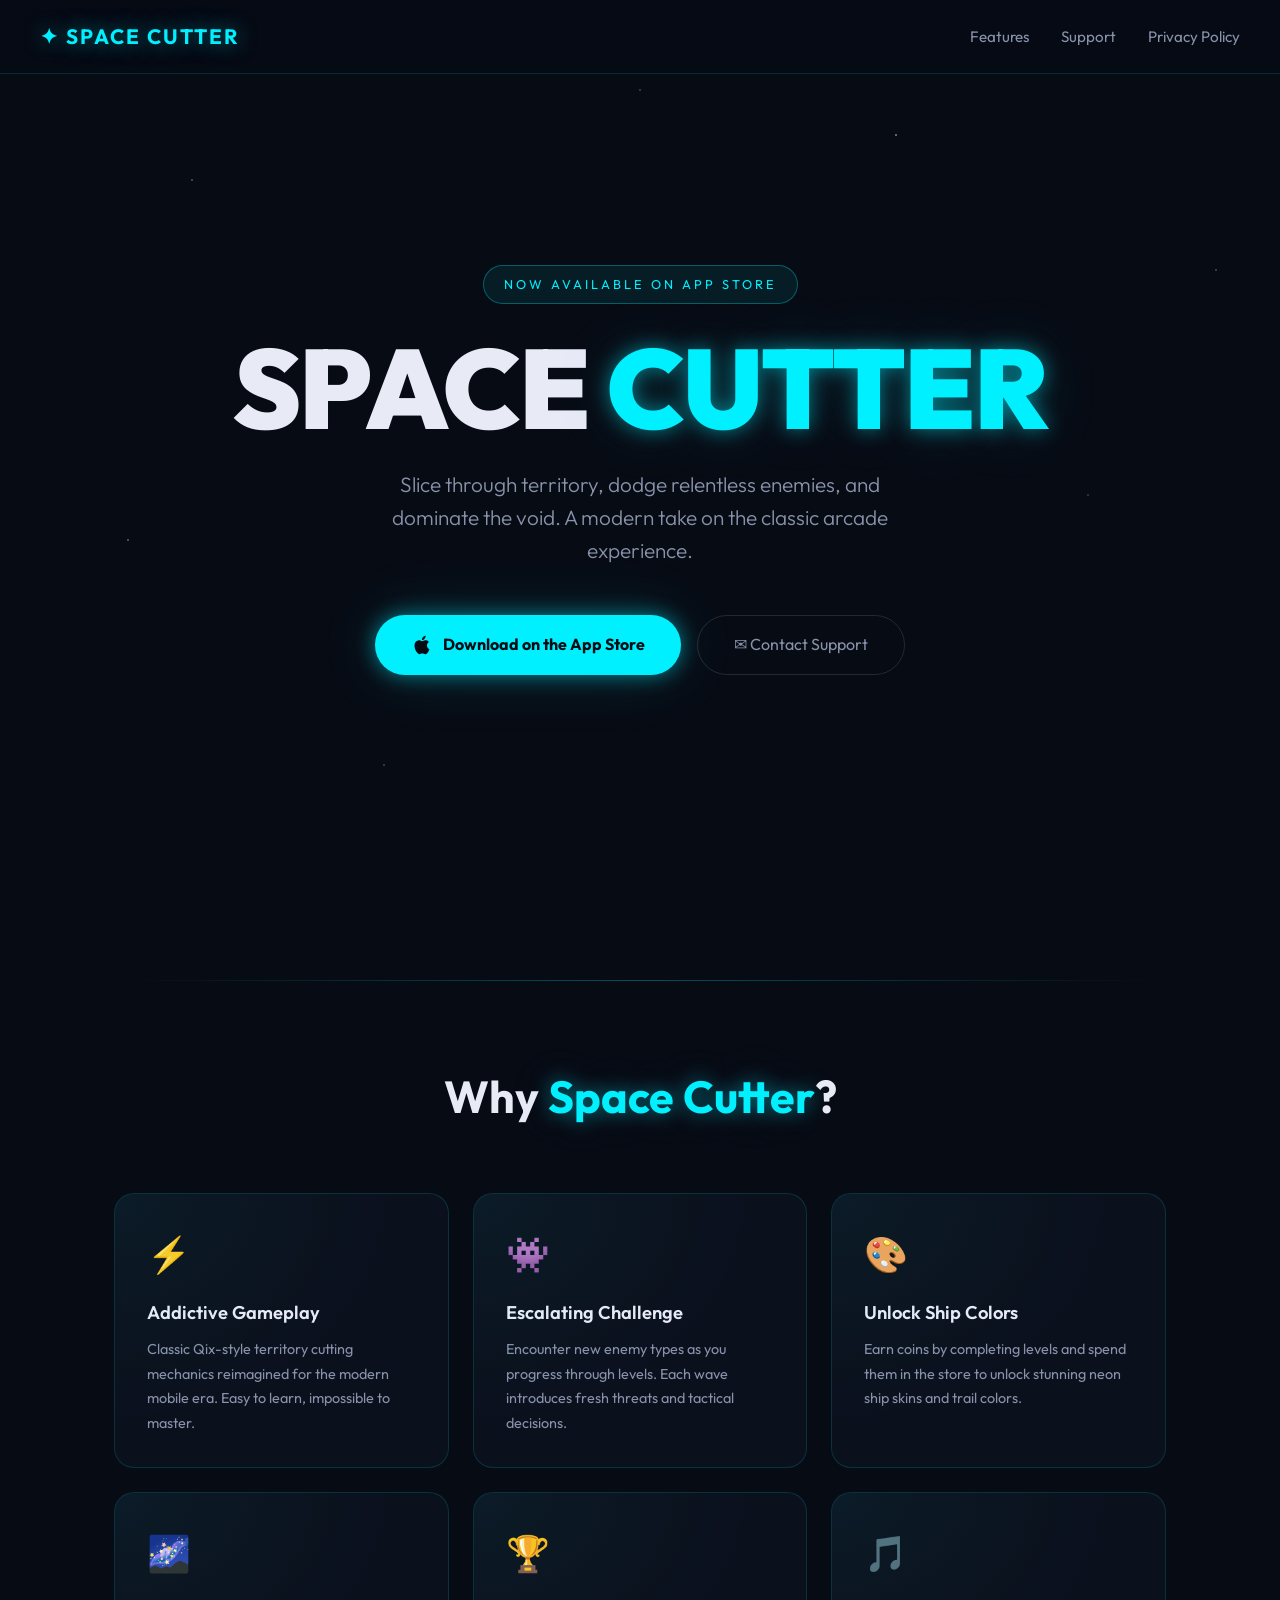
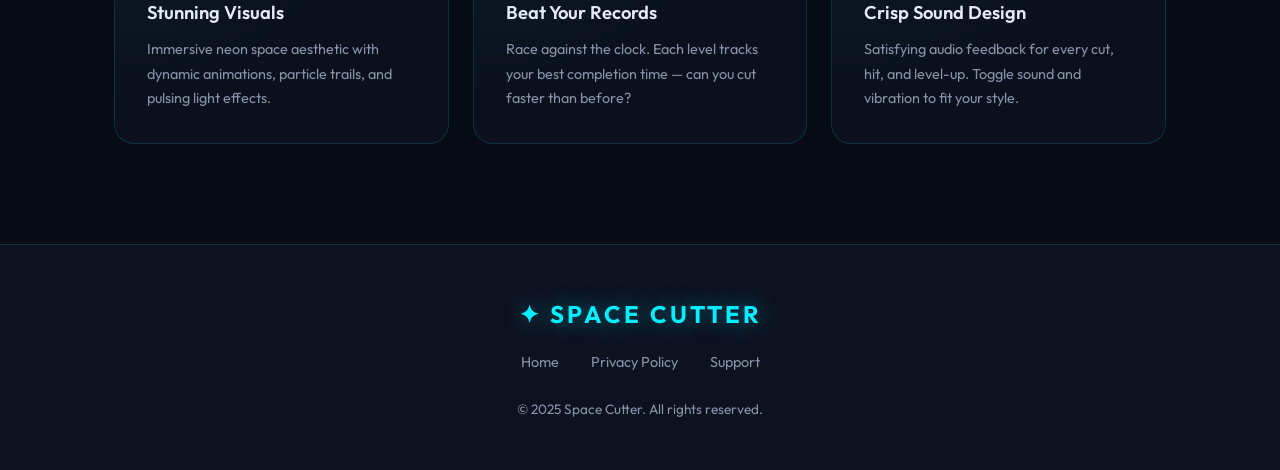
==== index.html @ 63e6a18e "Initial commit: Space Cutter website" ====
<!DOCTYPE html>
<html lang="en">
<head>
  <meta charset="UTF-8" />
  <meta name="viewport" content="width=device-width, initial-scale=1.0" />
  <title>Space Cutter — Cut Through Space</title>
  <meta name="description" content="Space Cutter is a fast-paced mobile arcade game. Cut territory, dodge enemies, and conquer the void. Available on the App Store." />
  <link rel="stylesheet" href="style.css" />
  <link rel="icon" href="data:image/svg+xml,<svg xmlns='http://www.w3.org/2000/svg' viewBox='0 0 100 100'><text y='.9em' font-size='90'>🚀</text></svg>" />
</head>
<body>

  <!-- Navigation -->
  <nav>
    <a class="nav-logo" href="index.html">✦ SPACE CUTTER</a>
    <ul class="nav-links">
      <li><a href="#features">Features</a></li>
      <li><a href="mailto:naimyurek@gmail.com">Support</a></li>
      <li><a href="privacy-policy.html">Privacy Policy</a></li>
    </ul>
  </nav>

  <!-- Hero -->
  <section class="hero">
    <div class="hero-badge">Now Available on App Store</div>
    <h1>
      <span class="word-space">SPACE&nbsp;</span><span class="word-cutter">CUTTER</span>
    </h1>
    <p class="hero-subtitle">
      Slice through territory, dodge relentless enemies, and dominate the void. A modern take on the classic arcade experience.
    </p>
    <div class="hero-actions">
      <a href="https://apps.apple.com/app/spacecutter" id="appstore-btn" class="btn-primary">
        <svg width="22" height="22" viewBox="0 0 24 24" fill="currentColor"><path d="M18.71 19.5c-.83 1.24-1.71 2.45-3.05 2.47-1.34.03-1.77-.79-3.29-.79-1.53 0-2 .77-3.27.82-1.31.05-2.3-1.32-3.14-2.53C4.25 17 2.94 12.45 4.7 9.39c.87-1.52 2.43-2.48 4.12-2.51 1.28-.02 2.5.87 3.29.87.78 0 2.26-1.07 3.8-.91.65.03 2.47.26 3.64 1.98-.09.06-2.17 1.28-2.15 3.81.03 3.02 2.65 4.03 2.68 4.04-.03.07-.42 1.44-1.38 2.83M13 3.5c.73-.83 1.94-1.46 2.94-1.5.13 1.17-.34 2.35-1.04 3.19-.69.85-1.83 1.51-2.95 1.42-.15-1.15.41-2.35 1.05-3.11z"/></svg>
        Download on the App Store
      </a>
      <a href="mailto:naimyurek@gmail.com" class="btn-secondary">
        ✉ Contact Support
      </a>
    </div>
  </section>

  <!-- Features -->
  <section class="features" id="features">
    <div class="neon-line"></div>
    <h2 class="section-title">Why <span>Space Cutter</span>?</h2>
    <div class="features-grid">
      <div class="feature-card">
        <div class="feature-icon">⚡</div>
        <h3>Addictive Gameplay</h3>
        <p>Classic Qix-style territory cutting mechanics reimagined for the modern mobile era. Easy to learn, impossible to master.</p>
      </div>
      <div class="feature-card">
        <div class="feature-icon">👾</div>
        <h3>Escalating Challenge</h3>
        <p>Encounter new enemy types as you progress through levels. Each wave introduces fresh threats and tactical decisions.</p>
      </div>
      <div class="feature-card">
        <div class="feature-icon">🎨</div>
        <h3>Unlock Ship Colors</h3>
        <p>Earn coins by completing levels and spend them in the store to unlock stunning neon ship skins and trail colors.</p>
      </div>
      <div class="feature-card">
        <div class="feature-icon">🌌</div>
        <h3>Stunning Visuals</h3>
        <p>Immersive neon space aesthetic with dynamic animations, particle trails, and pulsing light effects.</p>
      </div>
      <div class="feature-card">
        <div class="feature-icon">🏆</div>
        <h3>Beat Your Records</h3>
        <p>Race against the clock. Each level tracks your best completion time — can you cut faster than before?</p>
      </div>
      <div class="feature-card">
        <div class="feature-icon">🎵</div>
        <h3>Crisp Sound Design</h3>
        <p>Satisfying audio feedback for every cut, hit, and level-up. Toggle sound and vibration to fit your style.</p>
      </div>
    </div>
  </section>

  <!-- Footer -->
  <footer>
    <div class="footer-logo">✦ SPACE CUTTER</div>
    <ul class="footer-links">
      <li><a href="index.html">Home</a></li>
      <li><a href="privacy-policy.html">Privacy Policy</a></li>
      <li><a href="mailto:naimyurek@gmail.com">Support</a></li>
    </ul>
    <p>&copy; 2025 Space Cutter. All rights reserved.</p>
  </footer>

</body>
</html>
---- style.css ----
@import url('https://fonts.googleapis.com/css2?family=Outfit:wght@300;400;600;700;900&display=swap');

:root {
  --bg: #070b14;
  --bg2: #0d1220;
  --neon-cyan: #00f0ff;
  --neon-purple: #a855f7;
  --neon-pink: #ff2d78;
  --text: #e8eaf6;
  --text-muted: #8892aa;
  --border: rgba(0, 240, 255, 0.15);
  --glow-cyan: 0 0 20px rgba(0, 240, 255, 0.5), 0 0 60px rgba(0, 240, 255, 0.15);
  --glow-purple: 0 0 20px rgba(168, 85, 247, 0.4);
}

* {
  margin: 0;
  padding: 0;
  box-sizing: border-box;
}

html {
  scroll-behavior: smooth;
}

body {
  background-color: var(--bg);
  color: var(--text);
  font-family: 'Outfit', sans-serif;
  line-height: 1.6;
  overflow-x: hidden;
}

/* ─── Stars Background ─── */
body::before {
  content: '';
  position: fixed;
  inset: 0;
  background-image:
    radial-gradient(1px 1px at 15% 20%, rgba(255,255,255,0.8) 0%, transparent 100%),
    radial-gradient(1px 1px at 45% 70%, rgba(255,255,255,0.6) 0%, transparent 100%),
    radial-gradient(1.5px 1.5px at 70% 15%, rgba(255,255,255,0.7) 0%, transparent 100%),
    radial-gradient(1px 1px at 85% 55%, rgba(255,255,255,0.5) 0%, transparent 100%),
    radial-gradient(1px 1px at 30% 85%, rgba(255,255,255,0.6) 0%, transparent 100%),
    radial-gradient(1px 1px at 60% 40%, rgba(255,255,255,0.4) 0%, transparent 100%),
    radial-gradient(1.5px 1.5px at 10% 60%, rgba(255,255,255,0.5) 0%, transparent 100%),
    radial-gradient(1px 1px at 95% 30%, rgba(255,255,255,0.7) 0%, transparent 100%),
    radial-gradient(1px 1px at 50% 10%, rgba(255,255,255,0.6) 0%, transparent 100%),
    radial-gradient(1px 1px at 25% 45%, rgba(255,255,255,0.3) 0%, transparent 100%);
  pointer-events: none;
  z-index: 0;
}

/* ─── Navigation ─── */
nav {
  position: fixed;
  top: 0;
  width: 100%;
  z-index: 100;
  padding: 20px 40px;
  display: flex;
  align-items: center;
  justify-content: space-between;
  background: rgba(7, 11, 20, 0.85);
  backdrop-filter: blur(16px);
  border-bottom: 1px solid var(--border);
}

.nav-logo {
  font-size: 1.3rem;
  font-weight: 700;
  letter-spacing: 2px;
  color: var(--neon-cyan);
  text-decoration: none;
  text-shadow: var(--glow-cyan);
}

.nav-links {
  display: flex;
  gap: 32px;
  list-style: none;
}

.nav-links a {
  color: var(--text-muted);
  text-decoration: none;
  font-size: 0.95rem;
  transition: color 0.25s;
}

.nav-links a:hover {
  color: var(--neon-cyan);
}

/* ─── Hero ─── */
.hero {
  min-height: 100vh;
  display: flex;
  flex-direction: column;
  align-items: center;
  justify-content: center;
  text-align: center;
  padding: 120px 24px 80px;
  position: relative;
  z-index: 1;
}

.hero-badge {
  display: inline-block;
  background: rgba(0, 240, 255, 0.08);
  border: 1px solid rgba(0, 240, 255, 0.3);
  color: var(--neon-cyan);
  font-size: 0.8rem;
  letter-spacing: 3px;
  text-transform: uppercase;
  padding: 8px 20px;
  border-radius: 50px;
  margin-bottom: 28px;
  animation: fadeInDown 0.8s ease-out;
}

.hero h1 {
  font-size: clamp(3.5rem, 10vw, 7rem);
  font-weight: 900;
  letter-spacing: -2px;
  line-height: 1;
  margin-bottom: 24px;
  animation: fadeInUp 0.8s ease-out 0.1s both;
}

.hero h1 .word-space {
  color: var(--text);
}

.hero h1 .word-cutter {
  color: var(--neon-cyan);
  text-shadow: var(--glow-cyan);
}

.hero-subtitle {
  font-size: clamp(1rem, 2.5vw, 1.3rem);
  color: var(--text-muted);
  max-width: 520px;
  margin-bottom: 48px;
  font-weight: 300;
  animation: fadeInUp 0.8s ease-out 0.2s both;
}

.hero-actions {
  display: flex;
  gap: 16px;
  flex-wrap: wrap;
  justify-content: center;
  animation: fadeInUp 0.8s ease-out 0.3s both;
}

.btn-primary {
  display: inline-flex;
  align-items: center;
  gap: 10px;
  background: var(--neon-cyan);
  color: var(--bg);
  font-family: 'Outfit', sans-serif;
  font-weight: 700;
  font-size: 1rem;
  padding: 16px 36px;
  border-radius: 50px;
  text-decoration: none;
  transition: all 0.25s;
  box-shadow: var(--glow-cyan);
}

.btn-primary:hover {
  transform: translateY(-3px);
  box-shadow: 0 0 30px rgba(0, 240, 255, 0.7), 0 0 80px rgba(0, 240, 255, 0.2);
}

.btn-secondary {
  display: inline-flex;
  align-items: center;
  gap: 10px;
  background: transparent;
  color: var(--text-muted);
  font-family: 'Outfit', sans-serif;
  font-weight: 400;
  font-size: 1rem;
  padding: 16px 36px;
  border-radius: 50px;
  border: 1px solid rgba(255,255,255,0.12);
  text-decoration: none;
  transition: all 0.25s;
}

.btn-secondary:hover {
  border-color: rgba(255,255,255,0.3);
  color: var(--text);
  transform: translateY(-3px);
}

/* ─── Divider line ─── */
.neon-line {
  width: 100%;
  height: 1px;
  background: linear-gradient(90deg, transparent, var(--neon-cyan), transparent);
  opacity: 0.3;
  margin: 80px 0;
}

/* ─── Features ─── */
.features {
  position: relative;
  z-index: 1;
  padding: 0 24px 100px;
  max-width: 1100px;
  margin: 0 auto;
}

.section-title {
  font-size: clamp(1.8rem, 5vw, 2.8rem);
  font-weight: 700;
  text-align: center;
  margin-bottom: 60px;
  color: var(--text);
}

.section-title span {
  color: var(--neon-cyan);
  text-shadow: var(--glow-cyan);
}

.features-grid {
  display: grid;
  grid-template-columns: repeat(auto-fit, minmax(260px, 1fr));
  gap: 24px;
}

.feature-card {
  background: rgba(13, 18, 32, 0.8);
  border: 1px solid var(--border);
  border-radius: 20px;
  padding: 32px;
  transition: all 0.3s;
  position: relative;
  overflow: hidden;
}

.feature-card::before {
  content: '';
  position: absolute;
  inset: 0;
  background: radial-gradient(ellipse at top left, rgba(0,240,255,0.05) 0%, transparent 60%);
  pointer-events: none;
}

.feature-card:hover {
  border-color: rgba(0, 240, 255, 0.4);
  transform: translateY(-6px);
  box-shadow: 0 12px 40px rgba(0, 240, 255, 0.1);
}

.feature-icon {
  font-size: 2.2rem;
  margin-bottom: 16px;
}

.feature-card h3 {
  font-size: 1.15rem;
  font-weight: 600;
  margin-bottom: 10px;
  color: var(--text);
}

.feature-card p {
  font-size: 0.9rem;
  color: var(--text-muted);
  line-height: 1.7;
}

/* ─── Footer ─── */
footer {
  position: relative;
  z-index: 1;
  background: var(--bg2);
  border-top: 1px solid var(--border);
  padding: 50px 24px;
  text-align: center;
}

.footer-logo {
  font-size: 1.5rem;
  font-weight: 700;
  letter-spacing: 3px;
  color: var(--neon-cyan);
  text-shadow: var(--glow-cyan);
  margin-bottom: 16px;
}

.footer-links {
  display: flex;
  gap: 32px;
  justify-content: center;
  list-style: none;
  margin-bottom: 24px;
  flex-wrap: wrap;
}

.footer-links a {
  color: var(--text-muted);
  text-decoration: none;
  font-size: 0.9rem;
  transition: color 0.2s;
}

.footer-links a:hover {
  color: var(--neon-cyan);
}

footer p {
  color: var(--text-muted);
  font-size: 0.85rem;
}

/* ─── Privacy Policy Page ─── */
.policy-page {
  max-width: 760px;
  margin: 0 auto;
  padding: 140px 24px 100px;
  position: relative;
  z-index: 1;
}

.policy-page h1 {
  font-size: clamp(2rem, 5vw, 3rem);
  font-weight: 800;
  color: var(--neon-cyan);
  text-shadow: var(--glow-cyan);
  margin-bottom: 8px;
}

.policy-meta {
  color: var(--text-muted);
  font-size: 0.9rem;
  margin-bottom: 48px;
  padding-bottom: 24px;
  border-bottom: 1px solid var(--border);
}

.policy-page h2 {
  font-size: 1.3rem;
  font-weight: 600;
  color: var(--neon-cyan);
  margin-top: 40px;
  margin-bottom: 12px;
}

.policy-page p {
  color: var(--text-muted);
  margin-bottom: 16px;
  line-height: 1.8;
}

.policy-page ul {
  color: var(--text-muted);
  padding-left: 24px;
  margin-bottom: 16px;
  line-height: 1.8;
}

.policy-page a {
  color: var(--neon-cyan);
  text-decoration: none;
}

.policy-page a:hover {
  text-decoration: underline;
}

/* ─── Animations ─── */
@keyframes fadeInUp {
  from { opacity: 0; transform: translateY(30px); }
  to   { opacity: 1; transform: translateY(0); }
}

@keyframes fadeInDown {
  from { opacity: 0; transform: translateY(-20px); }
  to   { opacity: 1; transform: translateY(0); }
}

/* ─── Responsive ─── */
@media (max-width: 600px) {
  nav { padding: 16px 20px; }
  .nav-links { display: none; }
  .hero-actions { flex-direction: column; align-items: center; }
  .btn-primary, .btn-secondary { width: 100%; justify-content: center; }
}
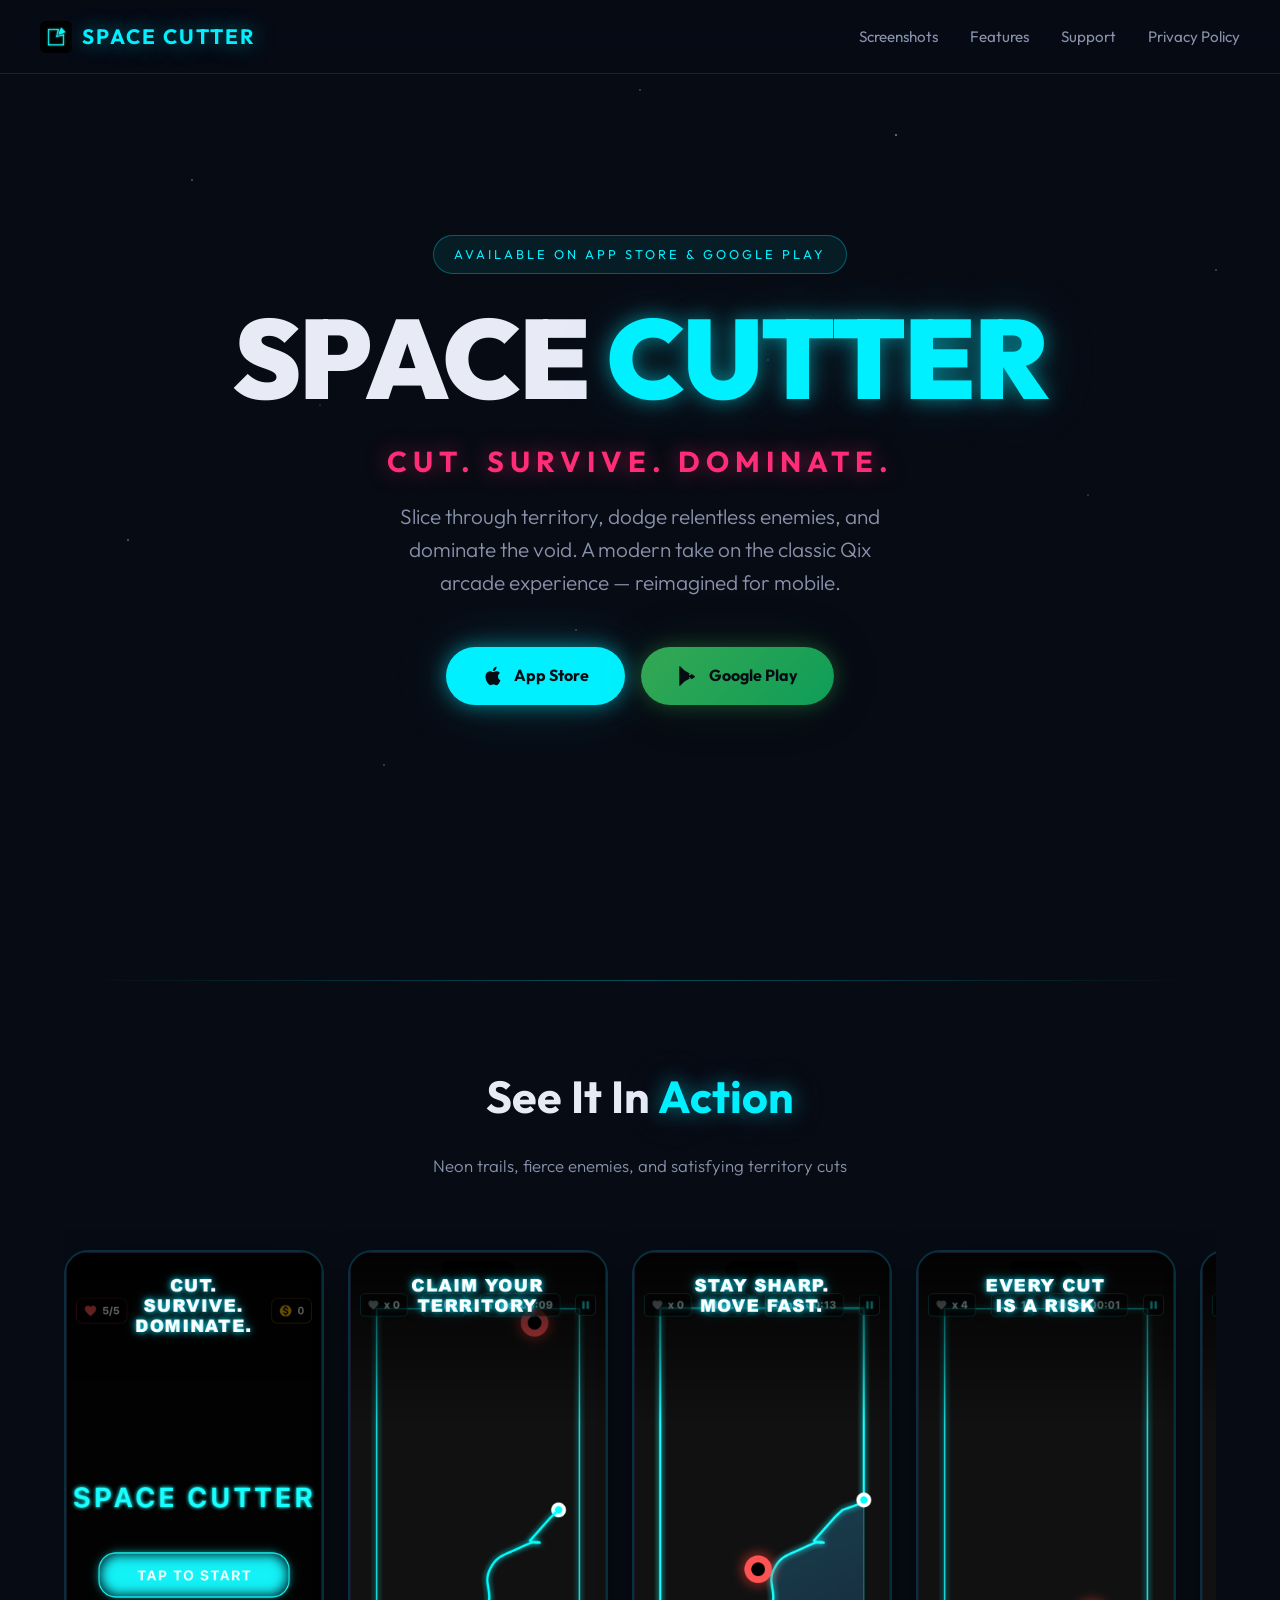
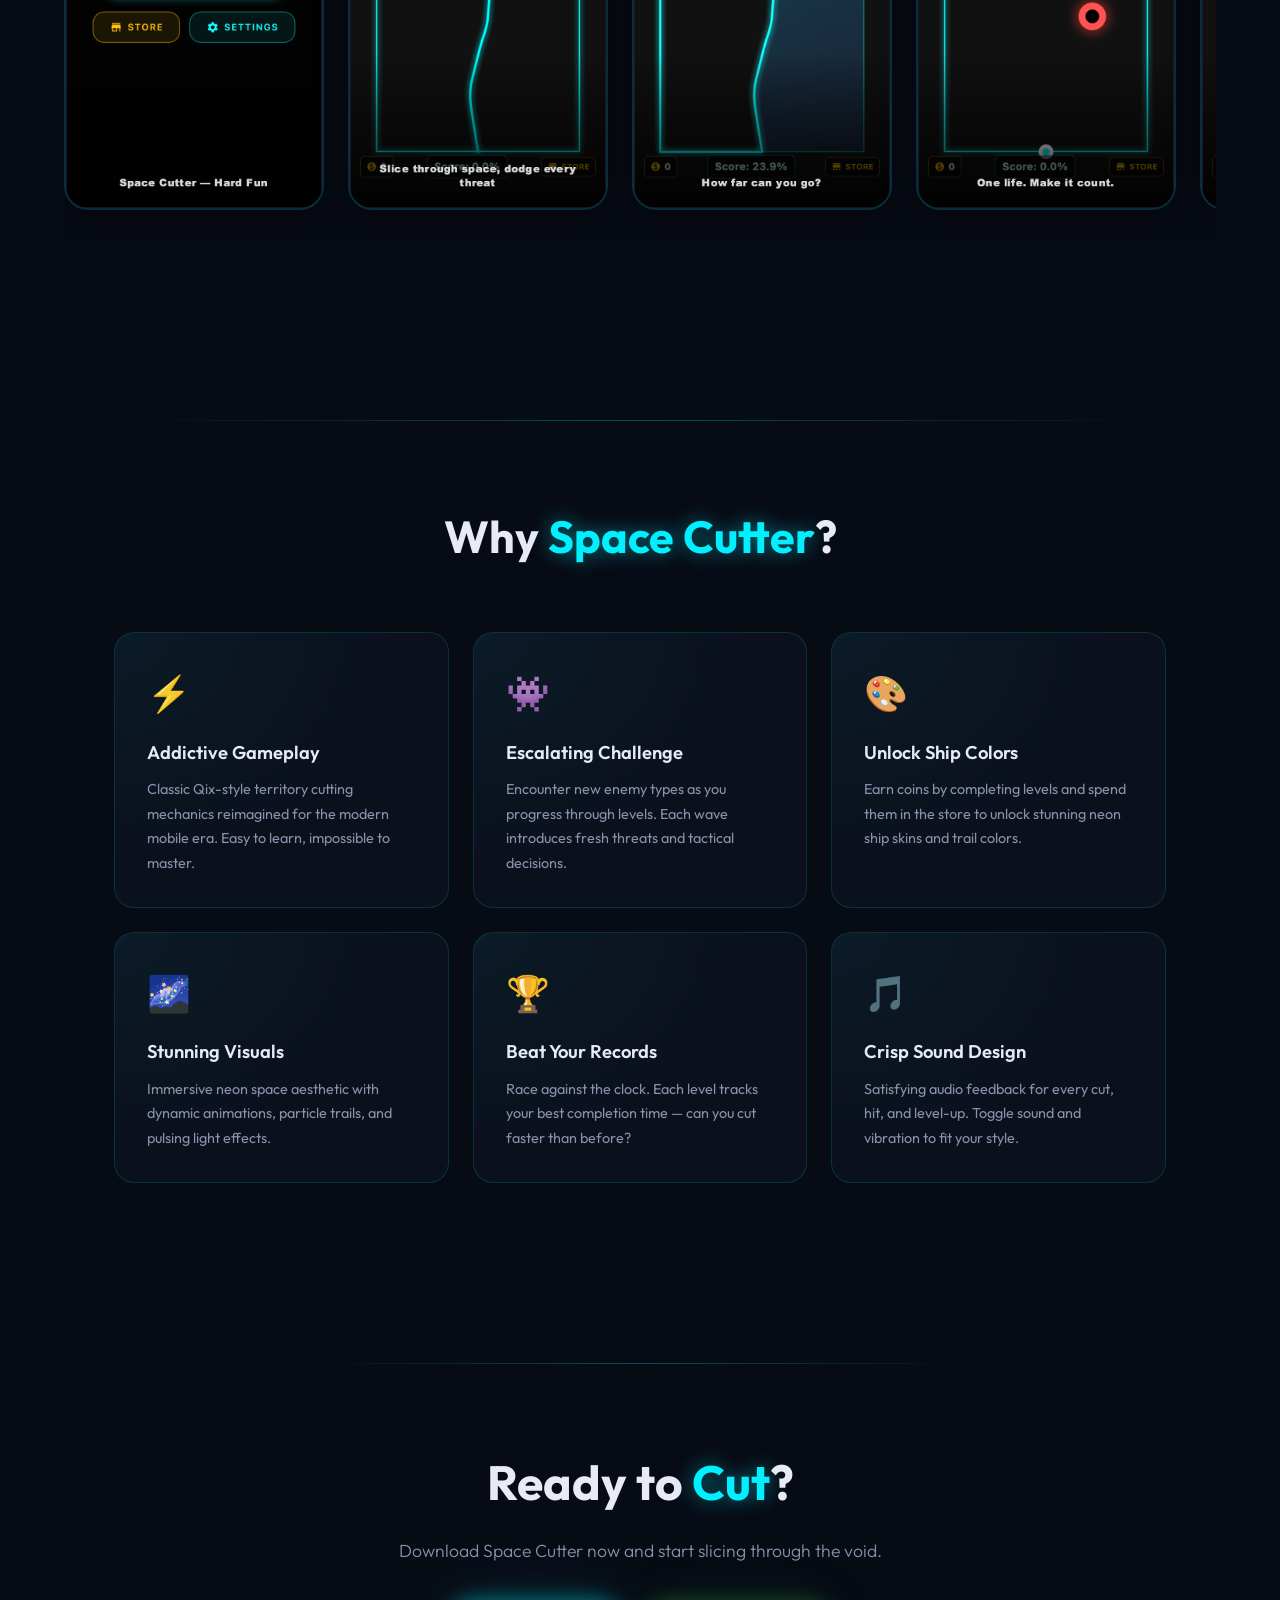
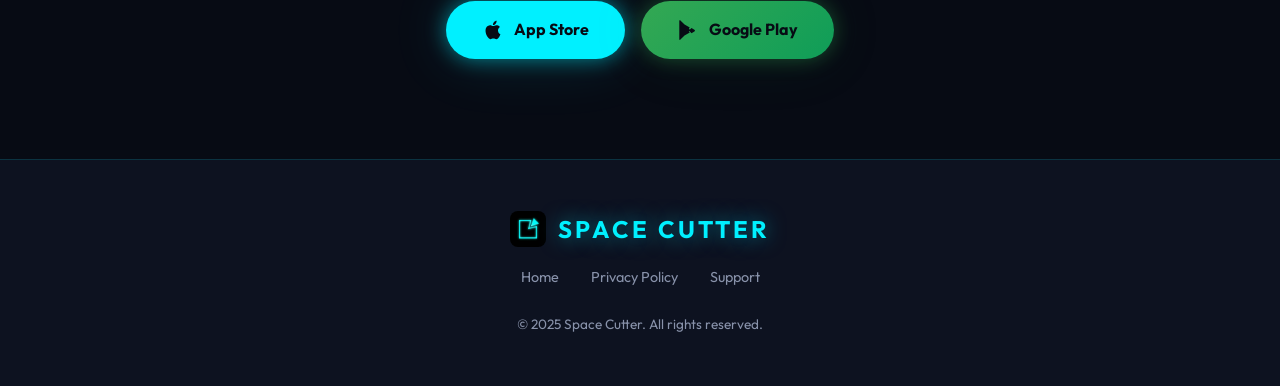
==== commit 9fdc7eaf: "Add new Spacecutter icon (96x96 PNG)" ====
--- a/index.html
+++ b/index.html
@@ -4,39 +4,71 @@
   <meta charset="UTF-8" />
   <meta name="viewport" content="width=device-width, initial-scale=1.0" />
   <title>Space Cutter — Cut Through Space</title>
-  <meta name="description" content="Space Cutter is a fast-paced mobile arcade game. Cut territory, dodge enemies, and conquer the void. Available on the App Store." />
+  <meta name="description" content="Space Cutter is a fast-paced mobile arcade game. Cut territory, dodge enemies, and conquer the void. Available on App Store and Google Play." />
   <link rel="stylesheet" href="style.css" />
-  <link rel="icon" href="data:image/svg+xml,<svg xmlns='http://www.w3.org/2000/svg' viewBox='0 0 100 100'><text y='.9em' font-size='90'>🚀</text></svg>" />
+  <link rel="icon" type="image/png" sizes="96x96" href="images/spacecutter_icon_96.png" />
+  <link rel="icon" type="image/png" sizes="192x192" href="images/spacecutter_icon_192.png" />
+  <link rel="apple-touch-icon" href="images/spacecutter_icon_512.png" />
 </head>
 <body>
 
   <!-- Navigation -->
   <nav>
-    <a class="nav-logo" href="index.html">✦ SPACE CUTTER</a>
+    <a class="nav-logo" href="index.html"><img src="images/spacecutter_icon_96.png" alt="Space Cutter" class="nav-icon" /> SPACE CUTTER</a>
     <ul class="nav-links">
+      <li><a href="#screenshots">Screenshots</a></li>
       <li><a href="#features">Features</a></li>
-      <li><a href="mailto:naimyurek@gmail.com">Support</a></li>
+      <li><a href="mailto:yureklabs@gmail.com">Support</a></li>
       <li><a href="privacy-policy.html">Privacy Policy</a></li>
     </ul>
   </nav>
 
   <!-- Hero -->
   <section class="hero">
-    <div class="hero-badge">Now Available on App Store</div>
+    <div class="hero-badge">Available on App Store & Google Play</div>
     <h1>
       <span class="word-space">SPACE&nbsp;</span><span class="word-cutter">CUTTER</span>
     </h1>
+    <p class="hero-tagline">Cut. Survive. Dominate.</p>
     <p class="hero-subtitle">
-      Slice through territory, dodge relentless enemies, and dominate the void. A modern take on the classic arcade experience.
+      Slice through territory, dodge relentless enemies, and dominate the void. A modern take on the classic Qix arcade experience — reimagined for mobile.
     </p>
     <div class="hero-actions">
-      <a href="https://apps.apple.com/app/spacecutter" id="appstore-btn" class="btn-primary">
+      <a href="https://apps.apple.com/us/app/space-cutter/id6760222527" id="appstore-btn" class="btn-primary">
         <svg width="22" height="22" viewBox="0 0 24 24" fill="currentColor"><path d="M18.71 19.5c-.83 1.24-1.71 2.45-3.05 2.47-1.34.03-1.77-.79-3.29-.79-1.53 0-2 .77-3.27.82-1.31.05-2.3-1.32-3.14-2.53C4.25 17 2.94 12.45 4.7 9.39c.87-1.52 2.43-2.48 4.12-2.51 1.28-.02 2.5.87 3.29.87.78 0 2.26-1.07 3.8-.91.65.03 2.47.26 3.64 1.98-.09.06-2.17 1.28-2.15 3.81.03 3.02 2.65 4.03 2.68 4.04-.03.07-.42 1.44-1.38 2.83M13 3.5c.73-.83 1.94-1.46 2.94-1.5.13 1.17-.34 2.35-1.04 3.19-.69.85-1.83 1.51-2.95 1.42-.15-1.15.41-2.35 1.05-3.11z"/></svg>
-        Download on the App Store
+        App Store
       </a>
-      <a href="mailto:naimyurek@gmail.com" class="btn-secondary">
-        ✉ Contact Support
+      <a href="https://play.google.com/store/apps/details?id=com.yureklabs.spacecutter" id="playstore-btn" class="btn-primary btn-play">
+        <svg width="22" height="22" viewBox="0 0 24 24" fill="currentColor"><path d="M3.18 23.04c-.46-.27-.68-.74-.68-1.29V2.25c0-.55.22-1.02.68-1.29l11.18 11.04L3.18 23.04zM15.82 15.43l-2.79-2.76 2.79-2.76 3.14 1.81c.89.51.89 1.35 0 1.87l-3.14 1.84zM12.15 11.62L4.43 3.85l9.49 5.47-1.77 2.3zM12.15 12.38l1.77 2.3-9.49 5.47 7.72-7.77z"/></svg>
+        Google Play
       </a>
+    </div>
+  </section>
+
+  <!-- Screenshots -->
+  <section class="screenshots" id="screenshots">
+    <div class="neon-line"></div>
+    <h2 class="section-title">See It In <span>Action</span></h2>
+    <p class="section-subtitle">Neon trails, fierce enemies, and satisfying territory cuts</p>
+    <div class="screenshots-track">
+      <div class="screenshot-card">
+        <img src="images/space_cutter_01.png" alt="Space Cutter main menu" loading="lazy" />
+      </div>
+      <div class="screenshot-card">
+        <img src="images/space_cutter_02.png" alt="Claim your territory - gameplay" loading="lazy" />
+      </div>
+      <div class="screenshot-card">
+        <img src="images/space_cutter_03.png" alt="Stay sharp, move fast - cutting territory" loading="lazy" />
+      </div>
+      <div class="screenshot-card">
+        <img src="images/space_cutter_04.png" alt="Every cut is a risk - enemy encounter" loading="lazy" />
+      </div>
+      <div class="screenshot-card">
+        <img src="images/space_cutter_05.png" alt="Simple to learn, impossible to master" loading="lazy" />
+      </div>
+      <div class="screenshot-card screenshot-card-wide">
+        <img src="images/sc_ipad_02___gameplay.png" alt="Space Cutter iPad gameplay" loading="lazy" />
+      </div>
     </div>
   </section>
 
@@ -78,13 +110,30 @@
     </div>
   </section>
 
+  <!-- CTA -->
+  <section class="cta">
+    <div class="neon-line"></div>
+    <h2 class="cta-title">Ready to <span>Cut</span>?</h2>
+    <p class="cta-text">Download Space Cutter now and start slicing through the void.</p>
+    <div class="hero-actions">
+      <a href="https://apps.apple.com/us/app/space-cutter/id6760222527" class="btn-primary">
+        <svg width="22" height="22" viewBox="0 0 24 24" fill="currentColor"><path d="M18.71 19.5c-.83 1.24-1.71 2.45-3.05 2.47-1.34.03-1.77-.79-3.29-.79-1.53 0-2 .77-3.27.82-1.31.05-2.3-1.32-3.14-2.53C4.25 17 2.94 12.45 4.7 9.39c.87-1.52 2.43-2.48 4.12-2.51 1.28-.02 2.5.87 3.29.87.78 0 2.26-1.07 3.8-.91.65.03 2.47.26 3.64 1.98-.09.06-2.17 1.28-2.15 3.81.03 3.02 2.65 4.03 2.68 4.04-.03.07-.42 1.44-1.38 2.83M13 3.5c.73-.83 1.94-1.46 2.94-1.5.13 1.17-.34 2.35-1.04 3.19-.69.85-1.83 1.51-2.95 1.42-.15-1.15.41-2.35 1.05-3.11z"/></svg>
+        App Store
+      </a>
+      <a href="https://play.google.com/store/apps/details?id=com.yureklabs.spacecutter" class="btn-primary btn-play">
+        <svg width="22" height="22" viewBox="0 0 24 24" fill="currentColor"><path d="M3.18 23.04c-.46-.27-.68-.74-.68-1.29V2.25c0-.55.22-1.02.68-1.29l11.18 11.04L3.18 23.04zM15.82 15.43l-2.79-2.76 2.79-2.76 3.14 1.81c.89.51.89 1.35 0 1.87l-3.14 1.84zM12.15 11.62L4.43 3.85l9.49 5.47-1.77 2.3zM12.15 12.38l1.77 2.3-9.49 5.47 7.72-7.77z"/></svg>
+        Google Play
+      </a>
+    </div>
+  </section>
+
   <!-- Footer -->
   <footer>
-    <div class="footer-logo">✦ SPACE CUTTER</div>
+    <div class="footer-logo"><img src="images/spacecutter_icon_96.png" alt="Space Cutter" class="footer-icon" /> SPACE CUTTER</div>
     <ul class="footer-links">
       <li><a href="index.html">Home</a></li>
       <li><a href="privacy-policy.html">Privacy Policy</a></li>
-      <li><a href="mailto:naimyurek@gmail.com">Support</a></li>
+      <li><a href="mailto:yureklabs@gmail.com">Support</a></li>
     </ul>
     <p>&copy; 2025 Space Cutter. All rights reserved.</p>
   </footer>
--- a/style.css
+++ b/style.css
@@ -73,6 +73,15 @@
   color: var(--neon-cyan);
   text-decoration: none;
   text-shadow: var(--glow-cyan);
+  display: flex;
+  align-items: center;
+  gap: 10px;
+}
+
+.nav-icon {
+  width: 32px;
+  height: 32px;
+  border-radius: 6px;
 }
 
 .nav-links {
@@ -197,6 +206,28 @@
   transform: translateY(-3px);
 }
 
+/* ─── Hero Tagline ─── */
+.hero-tagline {
+  font-size: clamp(1.2rem, 3vw, 1.8rem);
+  font-weight: 700;
+  letter-spacing: 6px;
+  text-transform: uppercase;
+  color: var(--neon-pink);
+  text-shadow: 0 0 20px rgba(255, 45, 120, 0.5);
+  margin-bottom: 16px;
+  animation: fadeInUp 0.8s ease-out 0.15s both;
+}
+
+/* ─── Play Store Button Variant ─── */
+.btn-play {
+  background: linear-gradient(135deg, #34a853, #0f9d58);
+  box-shadow: 0 0 20px rgba(52, 168, 83, 0.4), 0 0 60px rgba(52, 168, 83, 0.1);
+}
+
+.btn-play:hover {
+  box-shadow: 0 0 30px rgba(52, 168, 83, 0.6), 0 0 80px rgba(52, 168, 83, 0.2);
+}
+
 /* ─── Divider line ─── */
 .neon-line {
   width: 100%;
@@ -206,6 +237,76 @@
   margin: 80px 0;
 }
 
+/* ─── Screenshots ─── */
+.screenshots {
+  position: relative;
+  z-index: 1;
+  padding: 0 24px 100px;
+  max-width: 1200px;
+  margin: 0 auto;
+}
+
+.section-subtitle {
+  text-align: center;
+  color: var(--text-muted);
+  font-size: 1.05rem;
+  font-weight: 300;
+  margin-top: -40px;
+  margin-bottom: 50px;
+}
+
+.screenshots-track {
+  display: flex;
+  gap: 24px;
+  overflow-x: auto;
+  scroll-snap-type: x mandatory;
+  padding: 20px 0 30px;
+  -webkit-overflow-scrolling: touch;
+  scrollbar-width: thin;
+  scrollbar-color: var(--neon-cyan) transparent;
+}
+
+.screenshots-track::-webkit-scrollbar {
+  height: 6px;
+}
+
+.screenshots-track::-webkit-scrollbar-track {
+  background: transparent;
+}
+
+.screenshots-track::-webkit-scrollbar-thumb {
+  background: rgba(0, 240, 255, 0.3);
+  border-radius: 3px;
+}
+
+.screenshot-card {
+  flex: 0 0 auto;
+  width: 260px;
+  scroll-snap-align: center;
+  border-radius: 24px;
+  overflow: hidden;
+  border: 2px solid rgba(0, 240, 255, 0.15);
+  background: rgba(13, 18, 32, 0.6);
+  transition: all 0.4s ease;
+  box-shadow: 0 8px 32px rgba(0, 0, 0, 0.4);
+}
+
+.screenshot-card:hover {
+  border-color: rgba(0, 240, 255, 0.5);
+  transform: translateY(-8px) scale(1.02);
+  box-shadow: 0 16px 48px rgba(0, 240, 255, 0.15), 0 8px 32px rgba(0, 0, 0, 0.5);
+}
+
+.screenshot-card img {
+  width: 100%;
+  height: auto;
+  display: block;
+}
+
+.screenshot-card-wide {
+  width: 380px;
+}
+
 /* ─── Features ─── */
 .features {
   position: relative;
@@ -276,6 +377,35 @@
   line-height: 1.7;
 }
 
+/* ─── CTA ─── */
+.cta {
+  position: relative;
+  z-index: 1;
+  text-align: center;
+  padding: 0 24px 100px;
+  max-width: 700px;
+  margin: 0 auto;
+}
+
+.cta-title {
+  font-size: clamp(2rem, 5vw, 3rem);
+  font-weight: 700;
+  margin-bottom: 16px;
+  color: var(--text);
+}
+
+.cta-title span {
+  color: var(--neon-cyan);
+  text-shadow: var(--glow-cyan);
+}
+
+.cta-text {
+  color: var(--text-muted);
+  font-size: 1.1rem;
+  font-weight: 300;
+  margin-bottom: 36px;
+}
+
 /* ─── Footer ─── */
 footer {
   position: relative;
@@ -293,6 +423,16 @@
   color: var(--neon-cyan);
   text-shadow: var(--glow-cyan);
   margin-bottom: 16px;
+  display: flex;
+  align-items: center;
+  justify-content: center;
+  gap: 12px;
+}
+
+.footer-icon {
+  width: 36px;
+  height: 36px;
+  border-radius: 8px;
 }
 
 .footer-links {
@@ -392,4 +532,7 @@
   .nav-links { display: none; }
   .hero-actions { flex-direction: column; align-items: center; }
   .btn-primary, .btn-secondary { width: 100%; justify-content: center; }
-}
+  .screenshot-card { width: 220px; }
+  .screenshot-card-wide { width: 320px; }
+  .section-subtitle { margin-top: -30px; font-size: 0.95rem; }
+}
